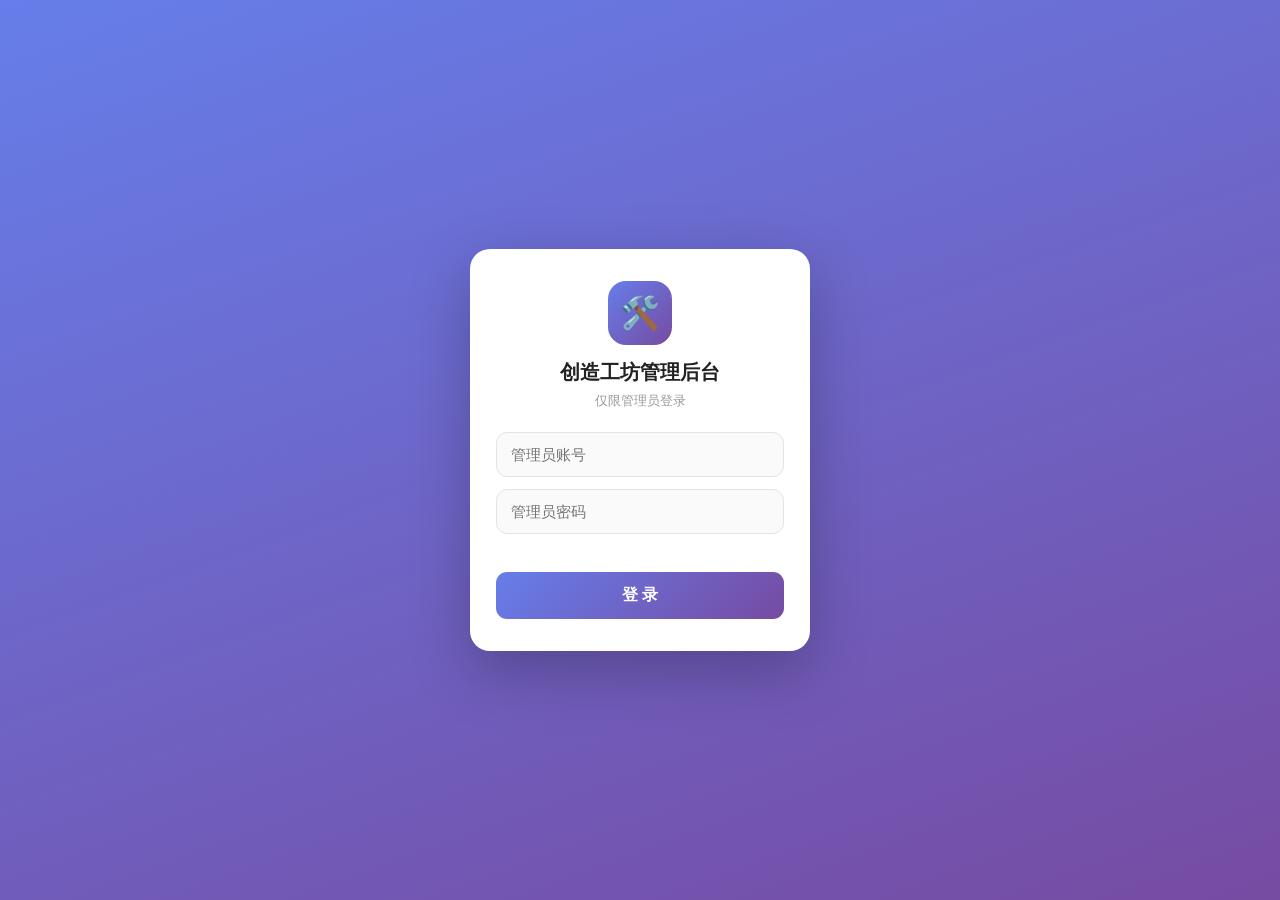
==== admin.html @ 9cf5d76e "Add files via upload" ====
<!DOCTYPE html>
<html lang="zh-CN">
<head>
<meta charset="UTF-8">
<meta name="viewport" content="width=device-width,initial-scale=1,maximum-scale=1,user-scalable=no">
<meta http-equiv="Cache-Control" content="no-store">
<title>管理后台</title>
<link rel="icon" href="favicon.png">
<style>
* { margin:0; padding:0; box-sizing:border-box; -webkit-tap-highlight-color:transparent; }
body { font-family:-apple-system,BlinkMacSystemFont,"Segoe UI",Roboto,"PingFang SC","Microsoft YaHei",sans-serif; background:#f2f3f7; color:#222; font-size:15px; }
input,button,textarea { font-family:inherit; font-size:15px; }
button { cursor:pointer; }
.hidden { display:none !important; }

/* 登录 */
#loginView { min-height:100vh; display:flex; align-items:center; justify-content:center; padding:24px; background:linear-gradient(160deg,#667eea,#764ba2); }
.login-card { background:#fff; border-radius:20px; padding:32px 26px; width:100%; max-width:340px; box-shadow:0 20px 60px rgba(0,0,0,.25); }
.login-logo { width:64px; height:64px; margin:0 auto 14px; border-radius:18px; background:linear-gradient(135deg,#667eea,#764ba2); display:flex; align-items:center; justify-content:center; font-size:32px; }
.login-card h1 { text-align:center; font-size:20px; margin-bottom:6px; }
.login-card p.sub { text-align:center; color:#999; font-size:13px; margin-bottom:22px; }
.login-card input { width:100%; padding:13px 14px; border:1px solid #e3e3e8; border-radius:11px; background:#fafafa; margin-bottom:12px; }
.login-card input:focus { outline:none; border-color:#667eea; background:#fff; }
.login-card button { width:100%; padding:13px; border:none; border-radius:11px; background:linear-gradient(135deg,#667eea,#764ba2); color:#fff; font-size:16px; font-weight:600; }
.login-err { color:#e74c3c; font-size:13px; text-align:center; min-height:18px; margin-bottom:8px; }

/* 顶栏 */
.topbar { position:sticky; top:0; z-index:50; background:linear-gradient(135deg,#667eea,#764ba2); color:#fff; padding:14px 16px; display:flex; align-items:center; justify-content:space-between; box-shadow:0 2px 10px rgba(0,0,0,.12); }
.topbar .t { font-size:17px; font-weight:700; }
.topbar .logout { background:rgba(255,255,255,.2); border:none; color:#fff; padding:7px 14px; border-radius:8px; font-size:13px; }

/* tabs */
.tabs { display:flex; overflow-x:auto; background:#fff; position:sticky; top:51px; z-index:40; box-shadow:0 1px 6px rgba(0,0,0,.05); }
.tabs button { flex:0 0 auto; border:none; background:none; padding:14px 16px; font-size:14px; color:#888; border-bottom:2px solid transparent; white-space:nowrap; }
.tabs button.active { color:#667eea; border-bottom-color:#667eea; font-weight:600; }
.tabs .badge { display:inline-block; background:#e74c3c; color:#fff; border-radius:10px; font-size:11px; padding:0 6px; margin-left:3px; vertical-align:middle; }

.main { padding:14px; padding-bottom:60px; }
.section { display:none; }
.section.active { display:block; }

/* 统计卡片 */
.stat-grid { display:grid; grid-template-columns:repeat(2,1fr); gap:11px; }
.stat-card { background:#fff; border-radius:14px; padding:15px; box-shadow:0 1px 6px rgba(0,0,0,.05); }
.stat-card .n { font-size:23px; font-weight:700; color:#333; }
.stat-card .l { font-size:12px; color:#999; margin-top:4px; }
.stat-card.warn .n { color:#e6a23c; }
.stat-card.danger .n { color:#e74c3c; }
.stat-card.ok .n { color:#27ae60; }
.stat-card.primary .n { color:#667eea; }

/* 工具条 */
.toolbar { display:flex; gap:8px; margin-bottom:12px; }
.toolbar input { flex:1; padding:10px 12px; border:1px solid #e3e3e8; border-radius:10px; background:#fff; min-width:0; }
.filter-row { display:flex; gap:7px; margin-bottom:12px; overflow-x:auto; }
.filter-row button { flex:0 0 auto; border:1px solid #e3e3e8; background:#fff; color:#666; padding:7px 14px; border-radius:16px; font-size:13px; }
.filter-row button.active { background:#667eea; color:#fff; border-color:#667eea; }

/* 列表卡片 */
.card { background:#fff; border-radius:13px; padding:13px; margin-bottom:10px; box-shadow:0 1px 5px rgba(0,0,0,.04); }
.card .row1 { display:flex; justify-content:space-between; align-items:flex-start; gap:8px; }
.card .title { font-size:15px; font-weight:600; color:#222; word-break:break-all; }
.card .meta { font-size:12px; color:#999; margin-top:4px; line-height:1.6; word-break:break-all; }
.card .desc { font-size:13px; color:#666; margin-top:6px; line-height:1.5; word-break:break-all; }
.tag { display:inline-block; font-size:11px; padding:2px 8px; border-radius:5px; margin-left:6px; vertical-align:middle; }
.tag.approved { background:#d4edda; color:#155724; }
.tag.pending { background:#fff3cd; color:#856404; }
.tag.rejected { background:#f8d7da; color:#721c24; }
.tag.banned { background:#f8d7da; color:#721c24; }
.tag.normal { background:#e8eaf6; color:#3949ab; }
.actions { display:flex; flex-wrap:wrap; gap:7px; margin-top:11px; }
.actions button { border:none; border-radius:8px; padding:8px 12px; font-size:13px; font-weight:600; color:#fff; }
.btn-green { background:#27ae60; }
.btn-red { background:#e74c3c; }
.btn-gray { background:#95a5a6; }
.btn-blue { background:#4a7dff; }
.btn-orange { background:#e67e22; }
.btn-line { background:#fff; color:#666; border:1px solid #ddd !important; }

.empty { text-align:center; color:#bbb; padding:50px 0; font-size:14px; }
.loading-txt { text-align:center; color:#aaa; padding:30px 0; font-size:14px; }
.pager { display:flex; justify-content:center; align-items:center; gap:16px; margin-top:14px; }
.pager button { border:1px solid #ddd; background:#fff; border-radius:8px; padding:8px 18px; font-size:14px; }
.pager span { font-size:13px; color:#888; }

/* 弹窗 */
.modal-mask { display:none; position:fixed; inset:0; background:rgba(0,0,0,.5); z-index:200; align-items:center; justify-content:center; padding:24px; }
.modal-mask.show { display:flex; }
.modal-box { background:#fff; border-radius:16px; padding:22px; width:100%; max-width:340px; max-height:84vh; overflow-y:auto; }
.modal-box h3 { font-size:17px; margin-bottom:12px; }
.modal-box p { font-size:14px; color:#666; line-height:1.6; margin-bottom:8px; word-break:break-all; }
.modal-box input,.modal-box textarea { width:100%; padding:11px 12px; border:1px solid #e3e3e8; border-radius:9px; background:#fafafa; margin-top:8px; }
.modal-box textarea { min-height:70px; resize:vertical; }
.modal-box pre { background:#f6f7fa; border-radius:9px; padding:11px; font-size:11px; line-height:1.5; white-space:pre-wrap; word-break:break-all; max-height:46vh; overflow:auto; margin:8px 0; }
.modal-btns { display:flex; gap:10px; justify-content:flex-end; margin-top:16px; }
.modal-btns button { border:none; border-radius:9px; padding:10px 18px; font-size:14px; font-weight:600; }
.m-cancel { background:#f0f0f0; color:#666; }
.m-ok { background:#667eea; color:#fff; }
.m-danger { background:#e74c3c; color:#fff; }

/* toast */
#toast { position:fixed; left:50%; bottom:70px; transform:translateX(-50%); background:rgba(0,0,0,.82); color:#fff; padding:10px 20px; border-radius:22px; font-size:14px; z-index:300; opacity:0; pointer-events:none; transition:opacity .25s; max-width:86%; text-align:center; }
#toast.show { opacity:1; }
.id-full { font-size:16px; font-weight:700; letter-spacing:1px; color:#333; background:#f0f3ff; padding:8px 10px; border-radius:8px; margin-top:6px; }
</style>
</head>
<body>

<div id="loginView">
  <div class="login-card">
    <div class="login-logo">🛠️</div>
    <h1>创造工坊管理后台</h1>
    <p class="sub">仅限管理员登录</p>
    <input id="adminUser" placeholder="管理员账号" autocomplete="username">
    <input id="adminPass" type="password" placeholder="管理员密码" autocomplete="current-password" onkeydown="if(event.key==='Enter')doLogin()">
    <div class="login-err" id="loginErr"></div>
    <button onclick="doLogin()">登 录</button>
  </div>
</div>

<div id="adminView" class="hidden">
  <div class="topbar">
    <span class="t">🛠️ 管理后台</span>
    <button class="logout" onclick="doLogout()">退出登录</button>
  </div>
  <div class="tabs">
    <button data-tab="dashboard" class="active" onclick="switchTab('dashboard')">总览</button>
    <button data-tab="users" onclick="switchTab('users')">用户</button>
    <button data-tab="games" onclick="switchTab('games')">游戏<span class="badge hidden" id="gameBadge"></span></button>
    <button data-tab="comments" onclick="switchTab('comments')">评论</button>
    <button data-tab="identities" onclick="switchTab('identities')">实名<span class="badge" id="idBadge"></span></button>
  </div>

  <div class="main">
    <div class="section active" id="sec-dashboard"><div id="statBox" class="stat-grid"></div></div>

    <div class="section" id="sec-users">
      <div class="toolbar">
        <input id="userSearch" placeholder="搜索用户名 / 邮箱 / ID" onkeydown="if(event.key==='Enter')loadUsers(1)">
        <button class="btn-blue" style="border:none;border-radius:10px;padding:0 16px;color:#fff;" onclick="loadUsers(1)">搜索</button>
      </div>
      <div id="userList"></div>
      <div class="pager" id="userPager"></div>
    </div>

    <div class="section" id="sec-games">
      <div class="filter-row" id="gameFilter">
        <button data-st="all" onclick="filterGames('all')">全部</button>
        <button data-st="pending" class="active" onclick="filterGames('pending')">待审核</button>
        <button data-st="approved" onclick="filterGames('approved')">已通过</button>
        <button data-st="rejected" onclick="filterGames('rejected')">违规</button>
      </div>
      <div id="gameList"></div>
      <div class="pager" id="gamePager"></div>
    </div>

    <div class="section" id="sec-comments">
      <div id="commentList"></div>
      <div class="pager" id="commentPager"></div>
    </div>

    <div class="section" id="sec-identities">
      <div class="filter-row" id="idFilter">
        <button data-st="pending" class="active" onclick="filterIds('pending')">待审核</button>
        <button data-st="approved" onclick="filterIds('approved')">已通过</button>
        <button data-st="rejected" onclick="filterIds('rejected')">已驳回</button>
        <button data-st="all" onclick="filterIds('all')">全部</button>
      </div>
      <div id="idList"></div>
    </div>
  </div>
</div>

<div class="modal-mask" id="modalMask"><div class="modal-box" id="modalBox"></div></div>
<div id="toast"></div>

<script>
const $ = id => document.getElementById(id);
let curTab = 'dashboard';
let userPage = 1, gamePage = 1, commentPage = 1;
let gameStatus = 'pending', idStatus = 'pending';
let confirmCb = null;

function toast(msg){
  const t = $('toast'); t.textContent = msg; t.classList.add('show');
  clearTimeout(t._tm); t._tm = setTimeout(()=>t.classList.remove('show'), 2200);
}
function esc(s){ return (s==null?'':String(s)).replace(/[&<>"']/g, c=>({'&':'&amp;','<':'&lt;','>':'&gt;','"':'&quot;',"'":'&#39;'}[c])); }
function fmtTime(t){ return t ? String(t).replace('T',' ').substring(0,16) : ''; }

function showModal(html){
  $('modalBox').innerHTML = html;
  $('modalMask').classList.add('show');
}
function closeModal(){ $('modalMask').classList.remove('show'); confirmCb = null; }
$('modalMask').addEventListener('click', e => { if(e.target.id==='modalMask') closeModal(); });

function showConfirm(title, text, cb, danger){
  confirmCb = cb;
  showModal('<h3>'+esc(title)+'</h3><p>'+esc(text)+'</p>'+
    '<div class="modal-btns"><button class="m-cancel" onclick="closeModal()">取消</button>'+
    '<button class="'+(danger?'m-danger':'m-ok')+'" id="confirmOk">确定</button></div>');
  $('confirmOk').onclick = () => { const fn = confirmCb; closeModal(); if(fn) fn(); };
}

async function api(path, opts){
  opts = opts || {};
  opts.credentials = 'include';
  opts.headers = Object.assign({'Content-Type':'application/json'}, opts.headers||{});
  const r = await fetch('/api/admin/'+path, opts);
  if(r.status === 401){ showLogin(); throw new Error('unauth'); }
  return r.json();
}

function showLogin(){ $('adminView').classList.add('hidden'); $('loginView').style.display='flex'; }
function showAdmin(){ $('loginView').style.display='none'; $('adminView').classList.remove('hidden'); }

async function doLogin(){
  const u = $('adminUser').value.trim(), p = $('adminPass').value;
  $('loginErr').textContent = '';
  if(!u || !p){ $('loginErr').textContent='请输入账号和密码'; return; }
  try{
    const d = await api('login', { method:'POST', body: JSON.stringify({username:u, password:p}) });
    if(d.success){ toast('登录成功'); showAdmin(); switchTab('dashboard'); $('adminPass').value=''; }
    else $('loginErr').textContent = d.message || '登录失败';
  }catch(e){ if(e.message!=='unauth') $('loginErr').textContent='网络错误'; }
}
async function doLogout(){
  try{ await api('logout',{method:'POST'}); }catch(e){}
  showLogin();
}
async function checkAuth(){
  try{
    const r = await fetch('/api/admin/check',{credentials:'include'});
    const d = await r.json();
    if(d.logged){ showAdmin(); switchTab('dashboard'); } else showLogin();
  }catch(e){ showLogin(); }
}

function switchTab(tab){
  curTab = tab;
  document.querySelectorAll('.tabs button').forEach(b=>b.classList.toggle('active', b.dataset.tab===tab));
  document.querySelectorAll('.section').forEach(s=>s.classList.remove('active'));
  $('sec-'+tab).classList.add('active');
  if(tab==='dashboard') loadStats();
  if(tab==='users') loadUsers(userPage);
  if(tab==='games') loadGames(gamePage);
  if(tab==='comments') loadComments(commentPage);
  if(tab==='identities') loadIds();
}

/* 总览 */
async function loadStats(){
  $('statBox').innerHTML = '<div class="loading-txt" style="grid-column:1/-1;">加载中...</div>';
  try{
    const d = await api('stats');
    if(!d.success){ $('statBox').innerHTML='<div class="empty">加载失败</div>'; return; }
    const s = d.stats;
    $('gameBadge').textContent = s.pendingGames; $('gameBadge').classList.toggle('hidden', s.pendingGames===0);
    $('idBadge').textContent = s.pendingIds; $('idBadge').classList.toggle('hidden', s.pendingIds===0);
    const cards = [
      ['primary', s.users, '注册用户（今日+'+s.newUsersToday+'）'],
      ['danger', s.bannedUsers, '封禁用户'],
      ['', s.totalCoins, 'R币总流通'],
      ['primary', s.games, '游戏作品'],
      ['warn', s.pendingGames, '游戏待审核'],
      ['danger', s.rejectedGames, '违规游戏'],
      ['', s.comments, '评论总数'],
      ['', s.totalPlays, '总游玩量'],
      ['', s.totalLikes, '总点赞'],
      ['', s.totalFavs, '总收藏'],
      ['warn', s.pendingIds, '实名待审核'],
      ['ok', s.approvedIds, '已实名用户'],
      ['', s.adTotal, '广告总观看（今日'+s.adToday+'）']
    ];
    $('statBox').innerHTML = cards.map(c=>'<div class="stat-card '+c[0]+'"><div class="n">'+c[1]+'</div><div class="l">'+c[2]+'</div></div>').join('');
  }catch(e){}
}

/* 用户 */
async function loadUsers(page){
  userPage = page||1;
  const kw = $('userSearch').value.trim();
  $('userList').innerHTML = '<div class="loading-txt">加载中...</div>';
  try{
    const q = 'users?page='+userPage+(kw?'&search='+encodeURIComponent(kw):'');
    const d = await api(q);
    if(!d.success){ $('userList').innerHTML='<div class="empty">加载失败</div>'; return; }
    if(!d.users.length){ $('userList').innerHTML='<div class="empty">没有用户</div>'; $('userPager').innerHTML=''; return; }
    $('userList').innerHTML = d.users.map(u=>{
      const idTag = u.id_status ? '<span class="tag '+({approved:'approved',pending:'pending',rejected:'rejected'}[u.id_status]||'normal')+'">实名'+({approved:'✓',pending:'…',rejected:'×'}[u.id_status]||'')+'</span>' : '';
      const banTag = u.banned===1 ? '<span class="tag banned">已封禁</span>' : '';
      return '<div class="card"><div class="row1"><div style="flex:1;min-width:0;">'+
        '<div class="title">#'+u.id+' '+esc(u.username)+idTag+banTag+'</div>'+
        '<div class="meta">'+esc(u.email)+'<br>R币：<b>'+u.r_coins+'</b> ｜ 作品：'+u.game_count+' ｜ 注册：'+fmtTime(u.created_at)+'</div></div></div>'+
        '<div class="actions">'+
        '<button class="btn-blue" onclick="coinDialog('+u.id+','+u.r_coins+')">改R币</button>'+
        (u.banned===1 ? '<button class="btn-green" onclick="userAction(\'unban\','+u.id+')">解封</button>'
                      : '<button class="btn-orange" onclick="userAction(\'ban\','+u.id+')">封禁</button>')+
        '<button class="btn-red" onclick="userAction(\'delete\','+u.id+')">删除</button>'+
        '</div></div>';
    }).join('');
    renderPager('userPager', d, 'loadUsers');
  }catch(e){}
}
function renderPager(elId, d, fn){
  if(d.pages<=1){ $(elId).innerHTML=''; return; }
  $(elId).innerHTML = '<button onclick="'+fn+'('+(d.page-1)+')" '+(d.page<=1?'disabled':'')+'>上一页</button><span>'+d.page+' / '+d.pages+'（共'+d.total+'）</span><button onclick="'+fn+'('+(d.page+1)+')" '+(d.page>=d.pages?'disabled':'')+'>下一页</button>';
}
function coinDialog(id, cur){
  showModal('<h3>调整 R币</h3><p>用户 #'+id+'，当前：'+cur+' R币</p>'+
    '<input id="coinVal" type="number" inputmode="numeric" placeholder="输入数量" style="margin-top:4px;">'+
    '<div class="modal-btns"><button class="m-cancel" onclick="closeModal()">取消</button>'+
    '<button class="m-ok" onclick="coinSubmit('+id+',\'add_coins\')">增减</button>'+
    '<button class="m-danger" onclick="coinSubmit('+id+',\'set_coins\')">直接设置</button></div>');
}
async function coinSubmit(id, action){
  const v = parseInt($('coinVal').value,10);
  if(isNaN(v)){ toast('请输入数字'); return; }
  closeModal();
  const d = await api('user_action',{method:'POST',body:JSON.stringify({action,user_id:id,coins:v})});
  toast(d.message); if(d.success) loadUsers(userPage);
}
async function userAction(action, id){
  const map = { ban:['确认封禁？','封禁后该用户立即下线且无法登录，确定吗？'], unban:['确认解封？','确定解封该用户吗？'], delete:['确认删除用户？','将删除该用户的全部游戏、评论、实名等数据，不可恢复！'] };
  showConfirm(map[action][0], map[action][1], async()=>{
    const d = await api('user_action',{method:'POST',body:JSON.stringify({action,user_id:id})});
    toast(d.message); if(d.success) loadUsers(userPage);
  }, action!=='unban');
}

/* 游戏 */
function filterGames(st){
  gameStatus = st;
  document.querySelectorAll('#gameFilter button').forEach(b=>b.classList.toggle('active', b.dataset.st===st));
  loadGames(1);
}
async function loadGames(page){
  gamePage = page||1;
  $('gameList').innerHTML = '<div class="loading-txt">加载中...</div>';
  try{
    const d = await api('games?status='+gameStatus+'&page='+gamePage);
    if(!d.success){ $('gameList').innerHTML='<div class="empty">加载失败</div>'; return; }
    if(!d.games.length){ $('gameList').innerHTML='<div class="empty">没有游戏</div>'; $('gamePager').innerHTML=''; return; }
    const stMap = {approved:['approved','已通过'],pending:['pending','待审核'],rejected:['rejected','违规']};
    $('gameList').innerHTML = d.games.map(g=>{
      const tg = stMap[g.status]||['normal',g.status];
      return '<div class="card"><div class="row1"><div style="flex:1;min-width:0;">'+
        '<div class="title">#'+g.id+' '+esc(g.title)+' <span class="tag '+tg[0]+'">'+tg[1]+'</span></div>'+
        '<div class="meta">作者：'+esc(g.author_name)+'（#'+g.user_id+'）｜ '+fmtTime(g.created_at)+'<br>'+
        '👍'+g.likes_count+' ⭐'+g.favorites_count+' 💬'+g.comments_count+' ▶'+g.play_count+'</div>'+
        (g.description?'<div class="desc">'+esc(g.description.substring(0,120))+'</div>':'')+
        (g.status==='rejected'&&g.reject_reason?'<div class="desc" style="color:#c33;">违规原因：'+esc(g.reject_reason)+'</div>':'')+
        '</div></div><div class="actions">'+
        '<button class="btn-line" onclick="viewGame('+g.id+')">查看代码</button>'+
        (g.status!=='approved'?'<button class="btn-green" onclick="gameAction(\'approve\','+g.id+')">通过</button>':'')+
        (g.status!=='rejected'?'<button class="btn-orange" onclick="rejectGame('+g.id+')">标记违规</button>':'')+
        '<button class="btn-red" onclick="gameAction(\'delete\','+g.id+')">删除</button>'+
        '</div></div>';
    }).join('');
    renderPager('gamePager', d, 'loadGames');
  }catch(e){}
}
async function viewGame(id){
  try{
    const d = await api('game_detail?id='+id);
    if(!d.success){ toast(d.message); return; }
    const g = d.game;
    showModal('<h3>#'+g.id+' '+esc(g.title)+'</h3><p>作者：'+esc(g.author_name)+'</p>'+
      '<p>'+esc(g.description||'（无介绍）')+'</p>'+
      '<p style="margin-top:8px;">HTML代码：</p><pre>'+esc(g.html_code)+'</pre>'+
      '<div class="modal-btns"><button class="m-ok" onclick="closeModal()">关闭</button></div>');
  }catch(e){}
}
function rejectGame(id){
  showModal('<h3>标记违规</h3><p>请填写违规原因（作者可见）：</p>'+
    '<textarea id="rejectReason" placeholder="例如：包含违规内容/恶意代码"></textarea>'+
    '<div class="modal-btns"><button class="m-cancel" onclick="closeModal()">取消</button>'+
    '<button class="m-danger" onclick="rejectSubmit('+id+')">确定标记</button></div>');
}
async function rejectSubmit(id){
  const reason = $('rejectReason').value.trim() || '内容违规';
  closeModal();
  const d = await api('game_action',{method:'POST',body:JSON.stringify({action:'reject',game_id:id,reason})});
  toast(d.message); if(d.success) loadGames(gamePage);
}
async function gameAction(action, id){
  if(action==='delete'){
    showConfirm('确认删除游戏？','将同时删除该游戏的评论、点赞、收藏，不可恢复！', async()=>{
      const d = await api('game_action',{method:'POST',body:JSON.stringify({action,game_id:id})});
      toast(d.message); if(d.success){ loadGames(gamePage); loadStats(); }
    }, true);
  }else if(action==='approve'){
    const d = await api('game_action',{method:'POST',body:JSON.stringify({action,game_id:id})});
    toast(d.message); if(d.success){ loadGames(gamePage); loadStats(); }
  }
}

/* 评论 */
async function loadComments(page){
  commentPage = page||1;
  $('commentList').innerHTML = '<div class="loading-txt">加载中...</div>';
  try{
    const d = await api('comments?page='+commentPage);
    if(!d.success){ $('commentList').innerHTML='<div class="empty">加载失败</div>'; return; }
    if(!d.comments.length){ $('commentList').innerHTML='<div class="empty">没有评论</div>'; $('commentPager').innerHTML=''; return; }
    $('commentList').innerHTML = d.comments.map(c=>
      '<div class="card"><div class="row1"><div style="flex:1;min-width:0;">'+
      '<div class="title">'+esc(c.author_name)+' <span style="font-weight:400;color:#999;font-size:12px;">#'+c.user_id+'</span></div>'+
      '<div class="meta">游戏：'+esc(c.game_title)+'（#'+c.game_id+'）｜ '+fmtTime(c.created_at)+'</div>'+
      '<div class="desc">'+esc(c.content)+'</div></div></div>'+
      '<div class="actions"><button class="btn-red" onclick="deleteComment('+c.id+')">删除评论</button></div></div>'
    ).join('');
    renderPager('commentPager', d, 'loadComments');
  }catch(e){}
}
async function deleteComment(id){
  showConfirm('删除这条评论？','删除后不可恢复', async()=>{
    const d = await api('comment_action',{method:'POST',body:JSON.stringify({comment_id:id})});
    toast(d.message); if(d.success){ loadComments(commentPage); loadStats(); }
  }, true);
}

/* 实名 */
function filterIds(st){
  idStatus = st;
  document.querySelectorAll('#idFilter button').forEach(b=>b.classList.toggle('active', b.dataset.st===st));
  loadIds();
}
async function loadIds(){
  $('idList').innerHTML = '<div class="loading-txt">加载中...</div>';
  try{
    const d = await api('identities?status='+idStatus);
    if(!d.success){ $('idList').innerHTML='<div class="empty">加载失败</div>'; return; }
    if(!d.identities.length){ $('idList').innerHTML='<div class="empty">暂无数据</div>'; return; }
    const stMap = {approved:['approved','已通过'],pending:['pending','审核中'],rejected:['rejected','已驳回']};
    $('idList').innerHTML = d.identities.map(v=>{
      const tg = stMap[v.status]||['normal',v.status];
      return '<div class="card"><div class="row1"><div style="flex:1;min-width:0;">'+
        '<div class="title">'+esc(v.real_name)+' <span class="tag '+tg[0]+'">'+tg[1]+'</span></div>'+
        '<div class="meta">账号：'+esc(v.username)+'（#'+v.user_id+'） '+esc(v.email)+'<br>提交：'+fmtTime(v.created_at)+'</div>'+
        '<div class="id-full">🪪 '+esc(v.id_card)+'</div>'+
        (v.status==='rejected'&&v.reject_reason?'<div class="desc" style="color:#c33;">驳回原因：'+esc(v.reject_reason)+'</div>':'')+
        '</div></div><div class="actions">'+
        (v.status!=='approved'?'<button class="btn-green" onclick="idAction(\'approve\','+v.user_id+')">通过</button>':'')+
        (v.status!=='rejected'?'<button class="btn-red" onclick="rejectId('+v.user_id+')">驳回</button>':'')+
        '</div></div>';
    }).join('');
  }catch(e){}
}
function rejectId(uid){
  showModal('<h3>驳回实名认证</h3><p>驳回原因（用户可见）：</p>'+
    '<textarea id="idRejectReason" placeholder="例如：身份信息不真实/照片不清晰"></textarea>'+
    '<div class="modal-btns"><button class="m-cancel" onclick="closeModal()">取消</button>'+
    '<button class="m-danger" onclick="idRejectSubmit('+uid+')">确定驳回</button></div>');
}
async function idRejectSubmit(uid){
  const reason = $('idRejectReason').value.trim() || '身份信息不真实';
  closeModal();
  const d = await api('identity_action',{method:'POST',body:JSON.stringify({action:'reject',user_id:uid,reason})});
  toast(d.message); if(d.success) loadIds();
}
async function idAction(action, uid){
  if(action==='approve'){
    const d = await api('identity_action',{method:'POST',body:JSON.stringify({action,user_id:uid})});
    toast(d.message); if(d.success){ loadIds(); loadStats(); }
  }
}

checkAuth();
</script>
</body>
</html>
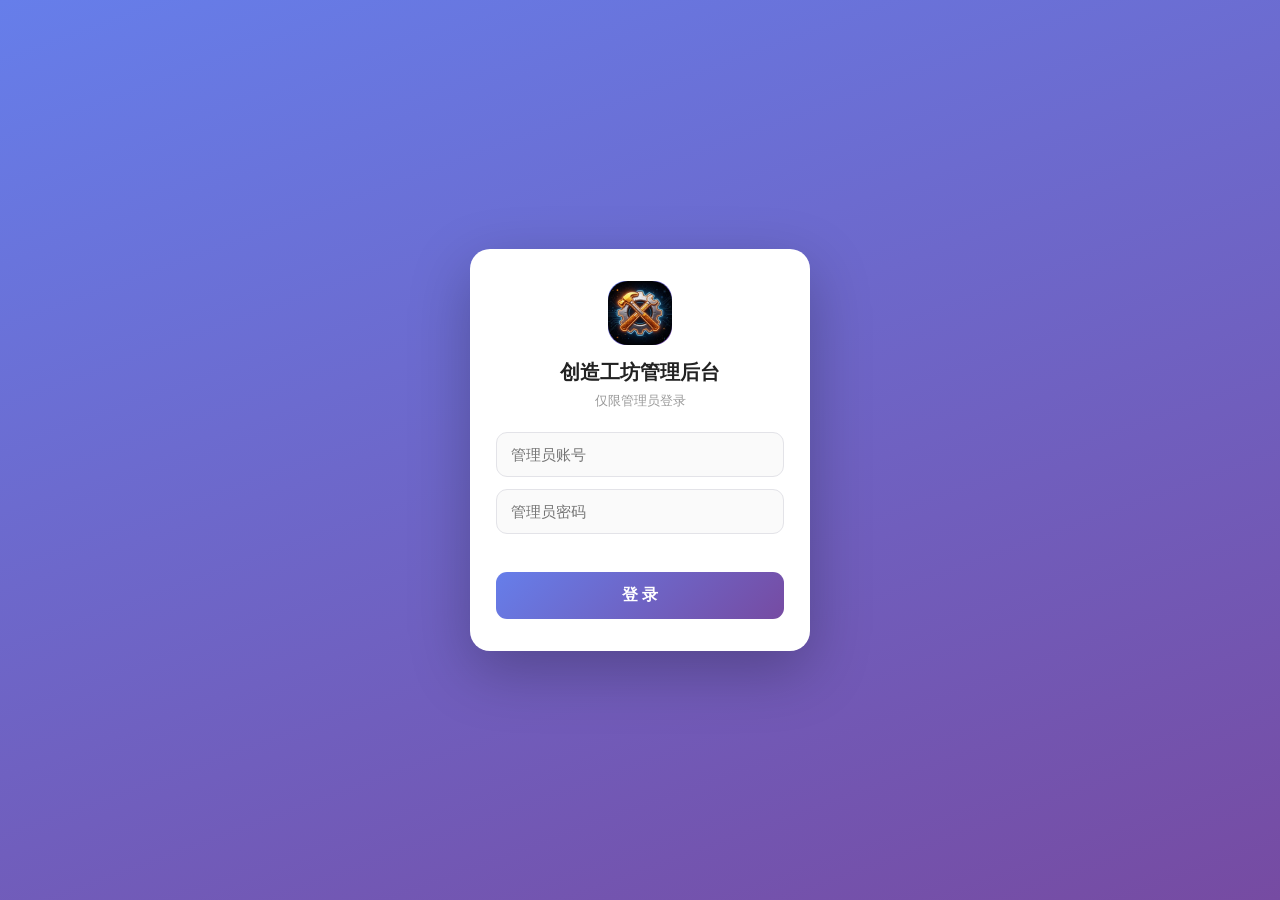
==== commit 293c5506: "Add files via upload" ====
--- a/admin.html
+++ b/admin.html
@@ -108,7 +108,7 @@
 
 <div id="loginView">
   <div class="login-card">
-    <div class="login-logo">🛠️</div>
+    <div class="login-logo"><img src="assets/favicon.png" alt="" style="width:100%;height:100%;border-radius:20px;object-fit:cover"></div>
     <h1>创造工坊管理后台</h1>
     <p class="sub">仅限管理员登录</p>
     <input id="adminUser" placeholder="管理员账号" autocomplete="username">
@@ -120,7 +120,7 @@
 
 <div id="adminView" class="hidden">
   <div class="topbar">
-    <span class="t">🛠️ 管理后台</span>
+    <span class="t">管理后台</span>
     <button class="logout" onclick="doLogout()">退出登录</button>
   </div>
   <div class="tabs">
@@ -207,9 +207,17 @@
   opts = opts || {};
   opts.credentials = 'include';
   opts.headers = Object.assign({'Content-Type':'application/json'}, opts.headers||{});
-  const r = await fetch('/api/admin/'+path, opts);
-  if(r.status === 401){ showLogin(); throw new Error('unauth'); }
-  return r.json();
+  let r;
+  try { r = await fetch('/api/admin/'+path, opts); }
+  catch(e){ throw { friendly:'无法连接服务器，请检查网络后重试' }; }
+  const ct = r.headers.get('Content-Type')||'';
+  if(ct.indexOf('application/json') < 0){
+    if(r.status === 404) throw { friendly:'后台接口不存在(404)：最新代码还没部署成功，请等 Pages 部署完成后重试' };
+    throw { friendly:'服务器异常('+r.status+')，请确认最新代码已重新部署' };
+  }
+  const data = await r.json();
+  if(r.status === 401 && path !== 'login'){ showLogin(); throw { friendly:'登录已过期，请重新登录' }; }
+  return data;
 }
 
 function showLogin(){ $('adminView').classList.add('hidden'); $('loginView').style.display='flex'; }
@@ -223,7 +231,7 @@
     const d = await api('login', { method:'POST', body: JSON.stringify({username:u, password:p}) });
     if(d.success){ toast('登录成功'); showAdmin(); switchTab('dashboard'); $('adminPass').value=''; }
     else $('loginErr').textContent = d.message || '登录失败';
-  }catch(e){ if(e.message!=='unauth') $('loginErr').textContent='网络错误'; }
+  }catch(e){ $('loginErr').textContent = e.friendly || '登录失败，请重试'; }
 }
 async function doLogout(){
   try{ await api('logout',{method:'POST'}); }catch(e){}
@@ -348,7 +356,7 @@
       return '<div class="card"><div class="row1"><div style="flex:1;min-width:0;">'+
         '<div class="title">#'+g.id+' '+esc(g.title)+' <span class="tag '+tg[0]+'">'+tg[1]+'</span></div>'+
         '<div class="meta">作者：'+esc(g.author_name)+'（#'+g.user_id+'）｜ '+fmtTime(g.created_at)+'<br>'+
-        '👍'+g.likes_count+' ⭐'+g.favorites_count+' 💬'+g.comments_count+' ▶'+g.play_count+'</div>'+
+        '<img src="assets/ic-liked.png" style="width:13px;height:13px;vertical-align:-2px;">'+g.likes_count+' <img src="assets/ic-faved.png" style="width:13px;height:13px;vertical-align:-2px;">'+g.favorites_count+' <img src="assets/ic-comment.png" style="width:13px;height:13px;vertical-align:-2px;">'+g.comments_count+' <img src="assets/ic-play.png" style="width:13px;height:13px;vertical-align:-2px;">'+g.play_count+'</div>'+
         (g.description?'<div class="desc">'+esc(g.description.substring(0,120))+'</div>':'')+
         (g.status==='rejected'&&g.reject_reason?'<div class="desc" style="color:#c33;">违规原因：'+esc(g.reject_reason)+'</div>':'')+
         '</div></div><div class="actions">'+
@@ -439,7 +447,7 @@
       return '<div class="card"><div class="row1"><div style="flex:1;min-width:0;">'+
         '<div class="title">'+esc(v.real_name)+' <span class="tag '+tg[0]+'">'+tg[1]+'</span></div>'+
         '<div class="meta">账号：'+esc(v.username)+'（#'+v.user_id+'） '+esc(v.email)+'<br>提交：'+fmtTime(v.created_at)+'</div>'+
-        '<div class="id-full">🪪 '+esc(v.id_card)+'</div>'+
+        '<div class="id-full">证件号：'+esc(v.id_card)+'</div>'+
         (v.status==='rejected'&&v.reject_reason?'<div class="desc" style="color:#c33;">驳回原因：'+esc(v.reject_reason)+'</div>':'')+
         '</div></div><div class="actions">'+
         (v.status!=='approved'?'<button class="btn-green" onclick="idAction(\'approve\','+v.user_id+')">通过</button>':'')+
